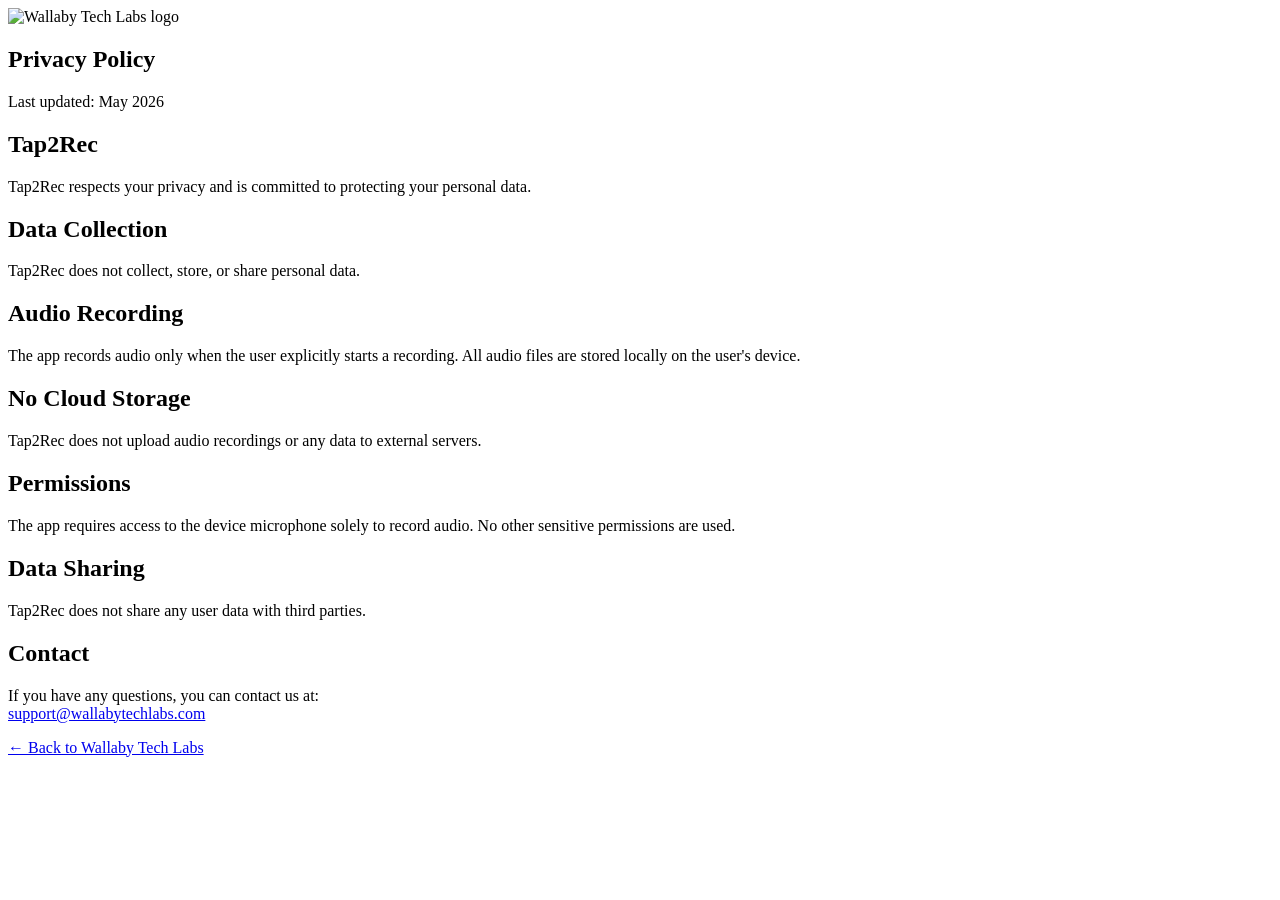
==== index.html @ 8bbe737d "Create index.html This repository contains the official website and privacy policy for Wallaby Tech " ====
<!DOCTYPE html>
<html lang="en">
<head>
  <meta charset="UTF-8" />
  <meta name="viewport" content="width=device-width, initial-scale=1.0" />
  <title>Privacy Policy | Wallaby Tech Labs</title>
  <meta name="description" content="Privacy Policy for Wallaby Tech Labs applications." />
  <link rel="stylesheet" href="/style.css" />
</head>
<body>
  <main class="page">
    <section class="page-card">
      <div class="page-header">
        <img src="/assets/wallaby-logo.png" alt="Wallaby Tech Labs logo" />
        <div>
          <h1>Privacy Policy</h1>
          <p>Last updated: May 2026</p>
        </div>
      </div>

      <h2>Tap2Rec</h2>
      <p>
        Tap2Rec respects your privacy and is committed to protecting your personal data.
      </p>

      <h2>Data Collection</h2>
      <p>
        Tap2Rec does not collect, store, or share personal data.
      </p>

      <h2>Audio Recording</h2>
      <p>
        The app records audio only when the user explicitly starts a recording.
        All audio files are stored locally on the user's device.
      </p>

      <h2>No Cloud Storage</h2>
      <p>
        Tap2Rec does not upload audio recordings or any data to external servers.
      </p>

      <h2>Permissions</h2>
      <p>
        The app requires access to the device microphone solely to record audio.
        No other sensitive permissions are used.
      </p>

      <h2>Data Sharing</h2>
      <p>
        Tap2Rec does not share any user data with third parties.
      </p>

      <h2>Contact</h2>
      <p>
        If you have any questions, you can contact us at:
        <br />
        <a href="mailto:support@wallabytechlabs.com">support@wallabytechlabs.com</a>
      </p>

      <a href="/" class="back-link">← Back to Wallaby Tech Labs</a>
    </section>
  </main>
</body>
</html>
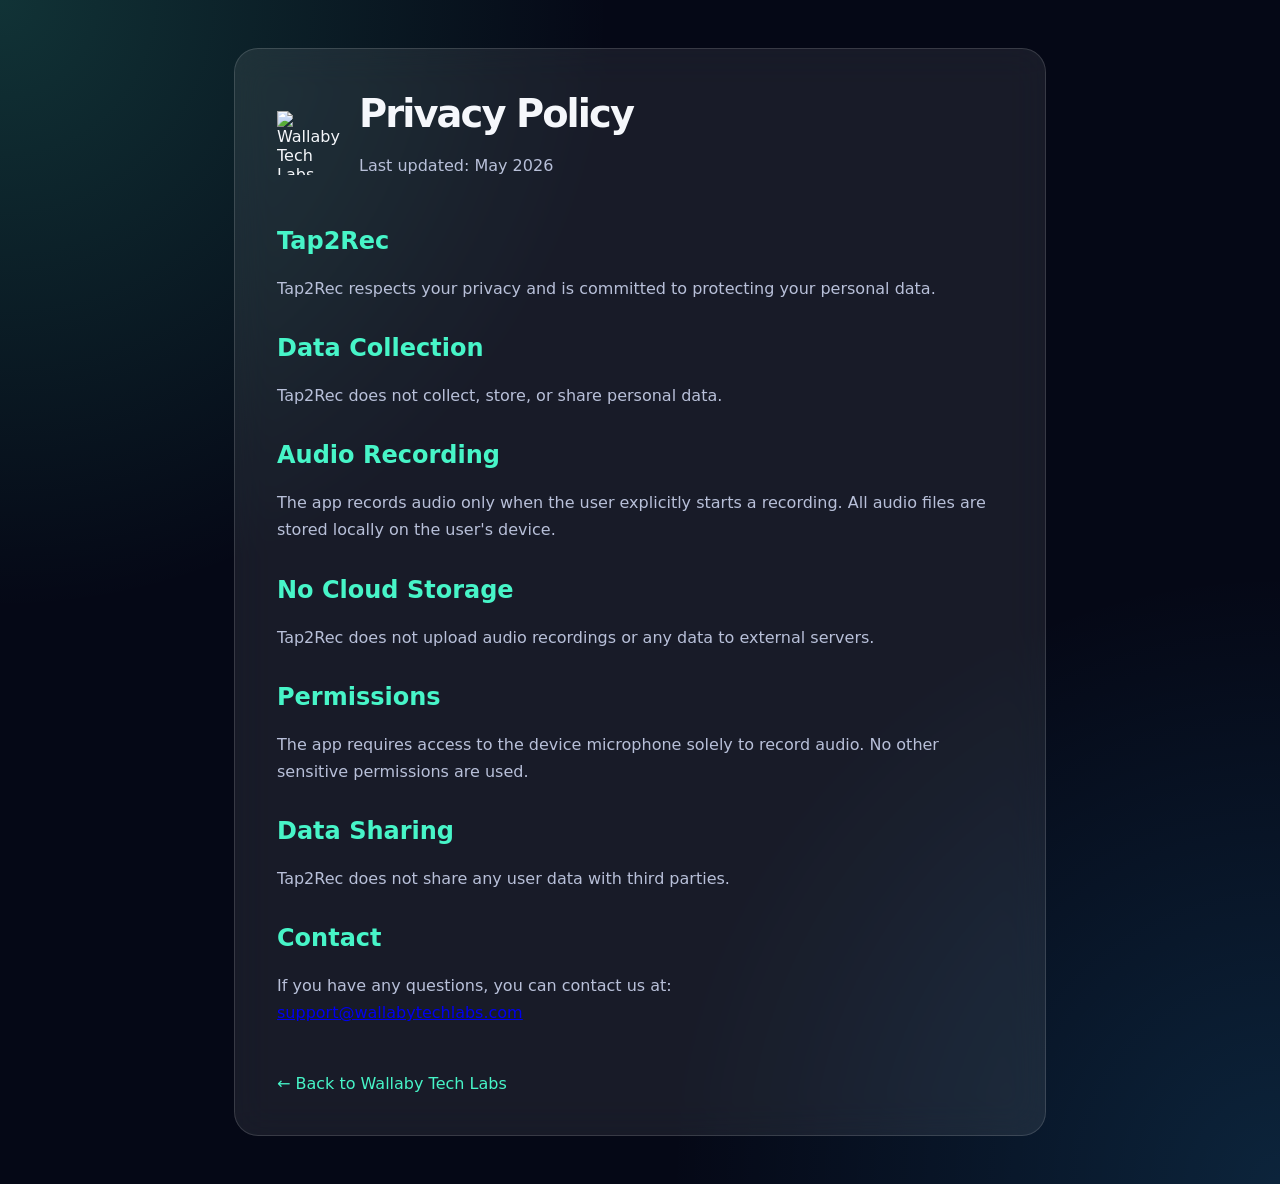
==== commit 12228eee: "Update index.html" ====
--- a/index.html
+++ b/index.html
@@ -5,7 +5,7 @@
   <meta name="viewport" content="width=device-width, initial-scale=1.0" />
   <title>Privacy Policy | Wallaby Tech Labs</title>
   <meta name="description" content="Privacy Policy for Wallaby Tech Labs applications." />
-  <link rel="stylesheet" href="/style.css" />
+  <link rel="stylesheet" href="style.css" />
 </head>
 <body>
   <main class="page">
--- a/style.css
+++ b/style.css
@@ -0,0 +1,145 @@
+:root {
+  --bg: #050816;
+  --card: rgba(255, 255, 255, 0.08);
+  --text: #f5f7fb;
+  --muted: #b8c0d9;
+  --accent: #47f5c8;
+  --accent-2: #31b7ff;
+  --border: rgba(255, 255, 255, 0.14);
+}
+
+* {
+  box-sizing: border-box;
+}
+
+body {
+  margin: 0;
+  font-family: Inter, system-ui, -apple-system, BlinkMacSystemFont, "Segoe UI", sans-serif;
+  background:
+    radial-gradient(circle at top left, rgba(71, 245, 200, 0.18), transparent 35%),
+    radial-gradient(circle at bottom right, rgba(49, 183, 255, 0.16), transparent 35%),
+    var(--bg);
+  color: var(--text);
+  min-height: 100vh;
+}
+
+.hero {
+  min-height: 100vh;
+  display: grid;
+  place-items: center;
+  padding: 32px;
+}
+
+.card {
+  width: 100%;
+  max-width: 720px;
+  text-align: center;
+  padding: 56px 36px;
+  border: 1px solid var(--border);
+  border-radius: 28px;
+  background: var(--card);
+  backdrop-filter: blur(18px);
+  box-shadow: 0 24px 80px rgba(0, 0, 0, 0.35);
+}
+
+.logo {
+  width: 120px;
+  height: 120px;
+  object-fit: contain;
+  margin-bottom: 28px;
+  filter: drop-shadow(0 0 24px rgba(71, 245, 200, 0.35));
+}
+
+h1 {
+  margin: 0;
+  font-size: clamp(2.4rem, 6vw, 4.5rem);
+  letter-spacing: -0.05em;
+}
+
+.claim {
+  margin: 18px 0 0;
+  font-size: clamp(1.3rem, 3vw, 2rem);
+  color: var(--accent);
+  font-weight: 600;
+}
+
+.intro {
+  max-width: 560px;
+  margin: 24px auto 0;
+  font-size: 1.1rem;
+  line-height: 1.7;
+  color: var(--muted);
+}
+
+.actions {
+  margin-top: 36px;
+  display: flex;
+  justify-content: center;
+  gap: 16px;
+  flex-wrap: wrap;
+}
+
+.button {
+  display: inline-block;
+  padding: 14px 22px;
+  border-radius: 999px;
+  text-decoration: none;
+  color: #041014;
+  background: linear-gradient(135deg, var(--accent), var(--accent-2));
+  font-weight: 700;
+}
+
+.button.secondary {
+  color: var(--text);
+  background: transparent;
+  border: 1px solid var(--border);
+}
+
+.page {
+  max-width: 860px;
+  margin: 0 auto;
+  padding: 48px 24px;
+}
+
+.page-card {
+  padding: 42px;
+  border: 1px solid var(--border);
+  border-radius: 24px;
+  background: var(--card);
+  backdrop-filter: blur(18px);
+}
+
+.page-header {
+  display: flex;
+  align-items: center;
+  gap: 18px;
+  margin-bottom: 32px;
+}
+
+.page-header img {
+  width: 64px;
+  height: 64px;
+  object-fit: contain;
+}
+
+.page h1 {
+  font-size: 2.4rem;
+  margin: 0;
+}
+
+.page h2 {
+  margin-top: 32px;
+  color: var(--accent);
+}
+
+.page p {
+  color: var(--muted);
+  line-height: 1.7;
+}
+
+.back-link {
+  display: inline-block;
+  margin-top: 32px;
+  color: var(--accent);
+  text-decoration: none;
+}
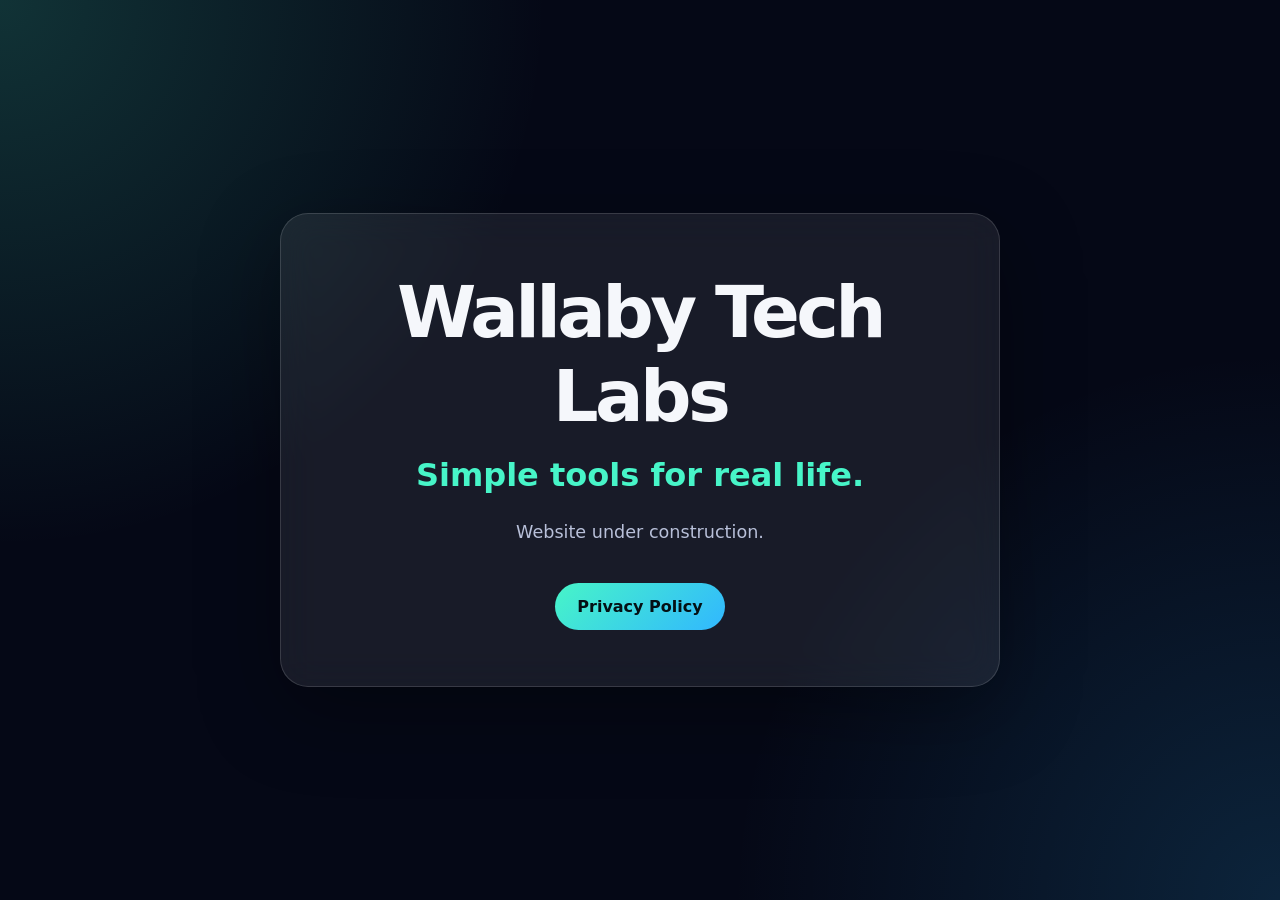
==== commit 79a36e83: "Update homepage with under construction message" ====
--- a/index.html
+++ b/index.html
@@ -3,62 +3,29 @@
 <head>
   <meta charset="UTF-8" />
   <meta name="viewport" content="width=device-width, initial-scale=1.0" />
-  <title>Privacy Policy | Wallaby Tech Labs</title>
-  <meta name="description" content="Privacy Policy for Wallaby Tech Labs applications." />
+  <title>Wallaby Tech Labs</title>
   <link rel="stylesheet" href="style.css" />
 </head>
+
 <body>
-  <main class="page">
-    <section class="page-card">
-      <div class="page-header">
-        <img src="/assets/wallaby-logo.png" alt="Wallaby Tech Labs logo" />
-        <div>
-          <h1>Privacy Policy</h1>
-          <p>Last updated: May 2026</p>
-        </div>
+  <main class="hero">
+    <div class="card">
+
+      <h1>Wallaby Tech Labs</h1>
+
+      <p class="claim">
+        Simple tools for real life.
+      </p>
+
+      <p class="intro">
+        Website under construction.
+      </p>
+
+      <div class="actions">
+        <a href="/privacy-policy/" class="button">Privacy Policy</a>
       </div>
 
-      <h2>Tap2Rec</h2>
-      <p>
-        Tap2Rec respects your privacy and is committed to protecting your personal data.
-      </p>
-
-      <h2>Data Collection</h2>
-      <p>
-        Tap2Rec does not collect, store, or share personal data.
-      </p>
-
-      <h2>Audio Recording</h2>
-      <p>
-        The app records audio only when the user explicitly starts a recording.
-        All audio files are stored locally on the user's device.
-      </p>
-
-      <h2>No Cloud Storage</h2>
-      <p>
-        Tap2Rec does not upload audio recordings or any data to external servers.
-      </p>
-
-      <h2>Permissions</h2>
-      <p>
-        The app requires access to the device microphone solely to record audio.
-        No other sensitive permissions are used.
-      </p>
-
-      <h2>Data Sharing</h2>
-      <p>
-        Tap2Rec does not share any user data with third parties.
-      </p>
-
-      <h2>Contact</h2>
-      <p>
-        If you have any questions, you can contact us at:
-        <br />
-        <a href="mailto:support@wallabytechlabs.com">support@wallabytechlabs.com</a>
-      </p>
-
-      <a href="/" class="back-link">← Back to Wallaby Tech Labs</a>
-    </section>
+    </div>
   </main>
 </body>
 </html>
